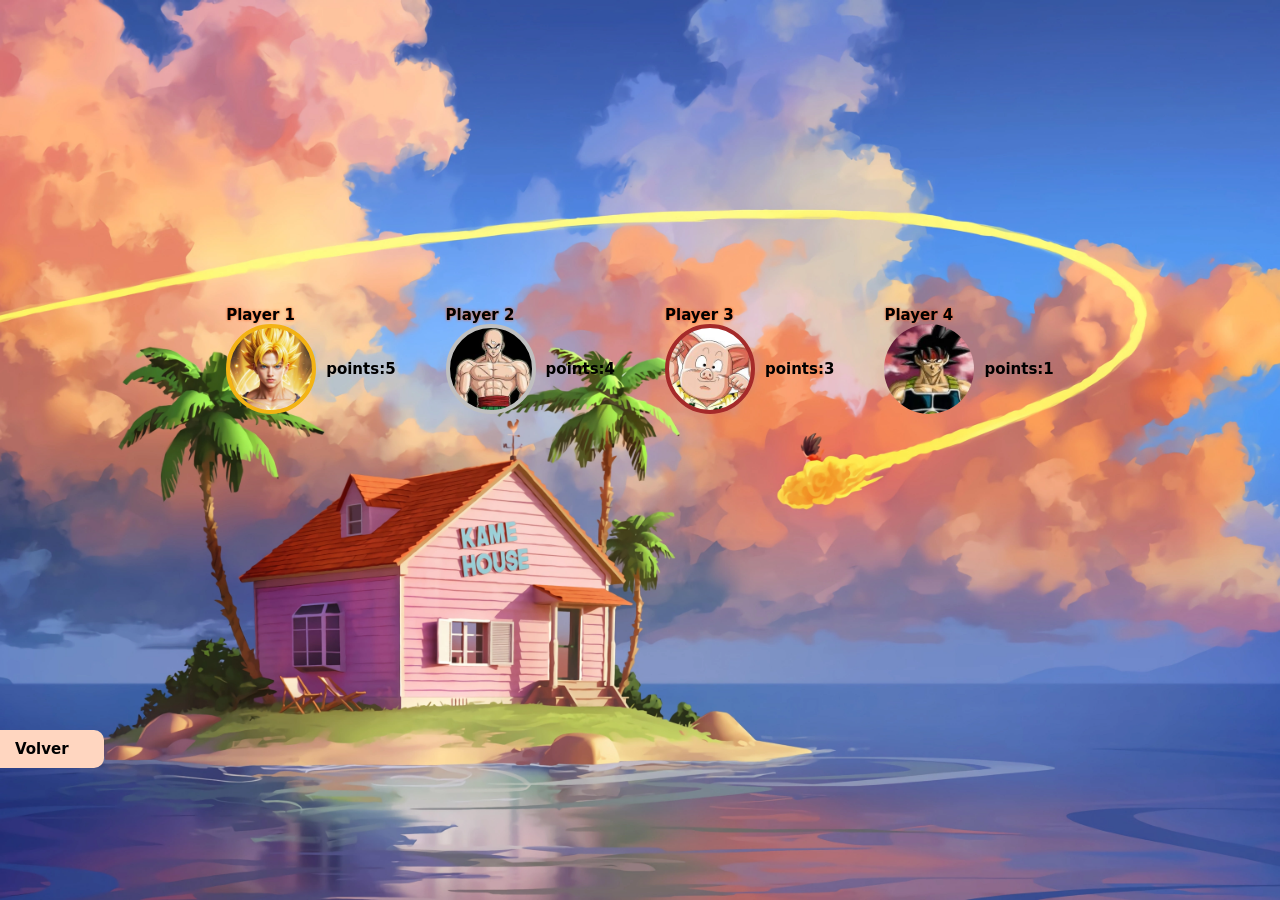
==== templates/podium.html @ c9bcd7c1 "FrontEnd" ====
<!DOCTYPE html>
<html lang="en">
<head>
    <meta charset="UTF-8">
    <meta name="viewport" content="width=device-width, initial-scale=1.0">
    <link rel="stylesheet" href="../styles/podium.css">
    <link rel="stylesheet" href="../styles/all.css">
    <title>Document</title>
</head>
<body>
    <main>
        <section id="total">
            <div id="player1" class="player_wrap">
                <section class="player">
                    <h3>Player 1</h3>
                    <div class="points">
                        <div class="players" id="character1"></div>
                        <p>points:5</p>
                    </div>
                </section>
            </div>
            <div id="player2" class="player_wrap">
                <section class="player">
                    <h3>Player 2</h3>
                    <div class="points">
                        <div class="players" id="character2"></div>
                        <p>points:4</p>
                    </div>
                </section>
            </div>
            <div id="player3" class="player_wrap">
                <section class="player">
                    <h3>Player 3</h3>
                    <div class="points">
                        <div class="players" id="character3"></div>
                        <p>points:3</p>
                    </div>
                </section>
            </div>
            <div id="player4" class="player_wrap">
                <section class="player">
                    <h3>Player 4</h3>
                    <div class="points">
                        <div class="players" id="character4"></div>
                        <p>points:1</p>
                    </div>
                </section>
            </div>
        </section>
        <div>
            <a href="game.html">
                <button>Volver</button>
            </a>
        </div>
    </main>
</body>
</html>
---- styles/podium.css ----
*{
    margin: 0;
    padding: 0;
    box-sizing: border-box;
}
main{
    width: 100vw;
    height: 100vh;
    background: url('../assets/images/casa_kame_bg.webp') no-repeat center center;
    background-size: cover;
}
a{
    text-decoration: none;
}
#total{
    display: flex ;
    flex-wrap: wrap;
    align-items: center;
    justify-content: center;
    gap: 50px;
    width: 100%;
    height: 80%;
}
.player{
    width: fit-content;
    flex-direction: column;
    align-items: center;
}
p{
    font-size: 15px;
    font-weight: 900;
}
#character1{
    border: 4px solid rgb(243, 179, 20); 
}
#character2{
    border: 4px solid silver;
}
#character3{
    border: 4px solid brown;
}
.points{
    display: flex;
    align-items: center;
    gap: 10px;
}
button{
    padding: 10px 35px;
    border-radius: 10px;
    background-color: var(--background_objects_3);
    color: black;
    font-size: 15px;
    font-weight: 600;
    border: none;
    display: flex;
    align-self: end;
    justify-self: end;
    position: relative;
    top: 10px;
    right: 20px;
}
---- styles/all.css ----
*{
    margin: 0;
    padding: 0;
    box-sizing: border-box;
    font-family: system-ui, -apple-system, BlinkMacSystemFont, 'Segoe UI', Roboto, Oxygen, Ubuntu, Cantarell, 'Open Sans', 'Helvetica Neue', sans-serif;
}
:root{
    --Background_pricipal:#101720;
    --background_objects_1:#072084;
    --background_objects_2:#f95b1a;
    --background_objects_3:#ffd6c0;
    --color_fonts:#faebd7;
}
::selection{
    background-color: var(--background_objects_2) ;
    color: #072084;
}
select:hover, button:hover{
    cursor: pointer;
}
.players{
    width: 90px;
    height: 90px;
    border-radius: 1000px;
}
h3{
    font-size: 15px;
    color: black;
    text-shadow: #f95b1a 0px 0px 3px;
}
/* Players */
#character1{
    background: url('../assets/images/characters/20.webp') no-repeat center center;
    background-size: cover;
}
#character2{
    background: url('../assets/images/characters/2.webp') no-repeat center center;
    background-size: cover;
}
#character3{
    background: url('../assets/images/characters/5.webp') no-repeat center center;
    background-size: cover;
}
#character4{
    background: url('../assets/images/characters/15.webp') no-repeat center center;
    background-size: cover;
}
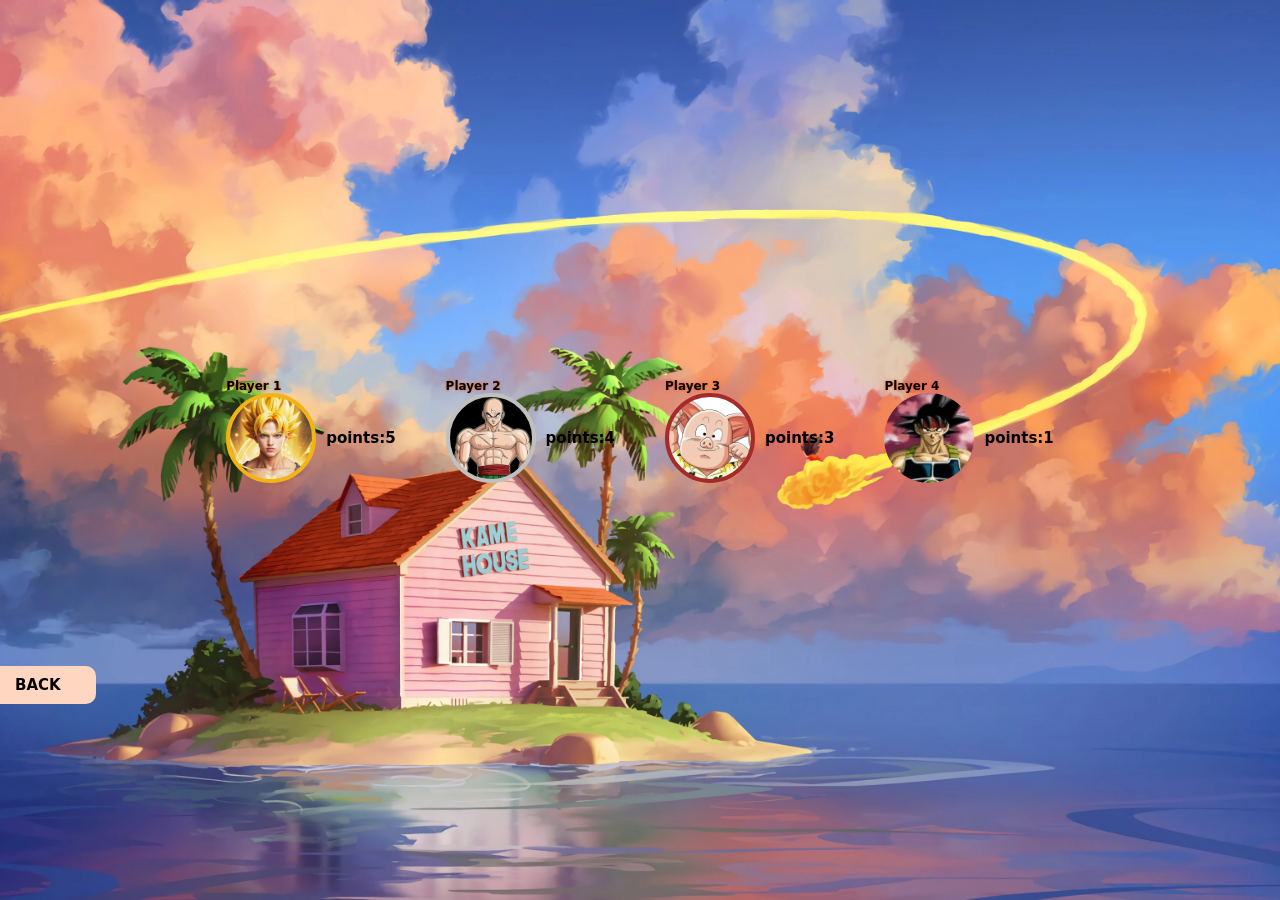
==== commit 027a1e11: "Some errors corrected" ====
--- a/templates/podium.html
+++ b/templates/podium.html
@@ -49,7 +49,7 @@
         </section>
         <div>
             <a href="game.html">
-                <button>Volver</button>
+                <button>BACK</button>
             </a>
         </div>
     </main>
--- a/styles/podium.css
+++ b/styles/podium.css
@@ -6,6 +6,9 @@
 main{
     width: 100vw;
     height: 100vh;
+    display: flex;
+    flex-direction: column;
+    justify-content: center;
     background: url('../assets/images/casa_kame_bg.webp') no-repeat center center;
     background-size: cover;
 }
@@ -19,7 +22,7 @@
     justify-content: center;
     gap: 50px;
     width: 100%;
-    height: 80%;
+    height: 50%;
 }
 .player{
     width: fit-content;
--- a/styles/all.css
+++ b/styles/all.css
@@ -24,7 +24,7 @@
     border-radius: 1000px;
 }
 h3{
-    font-size: 15px;
+    font-size: 12px;
     color: black;
     text-shadow: #f95b1a 0px 0px 3px;
 }
